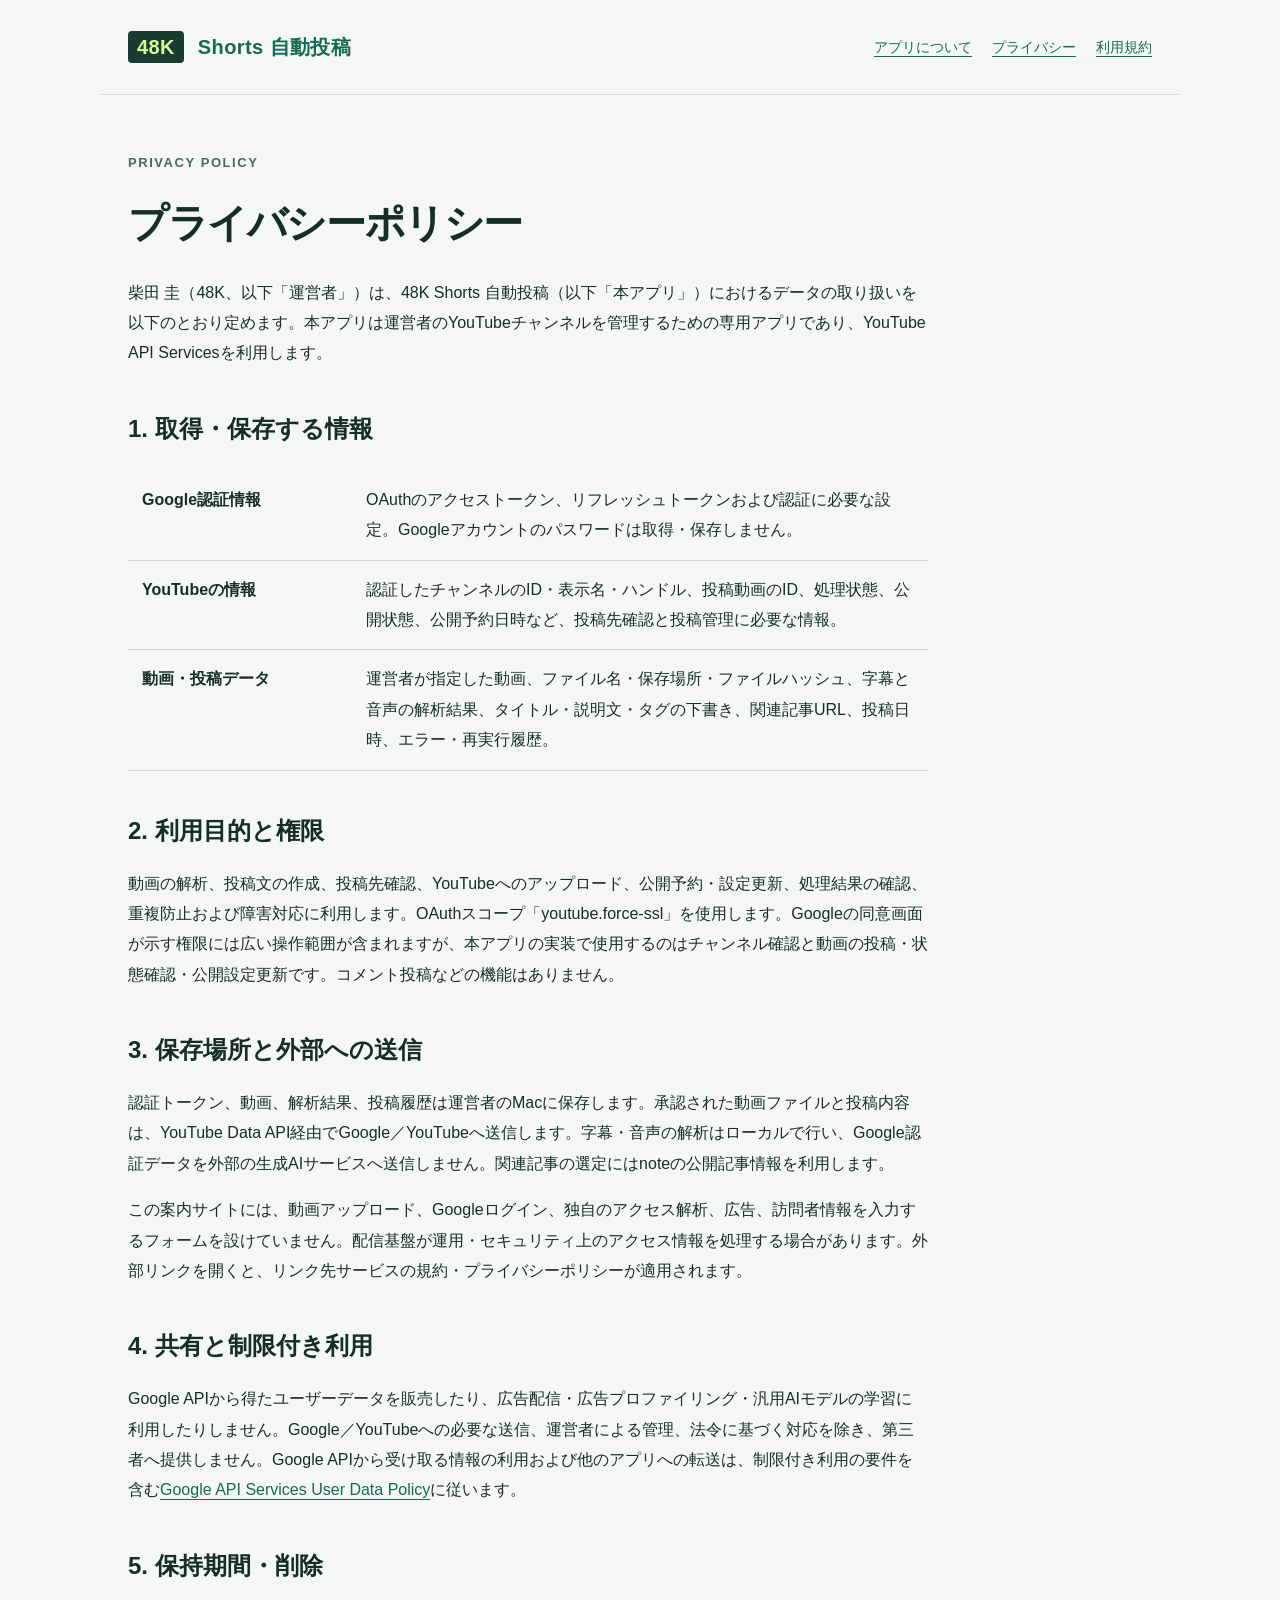
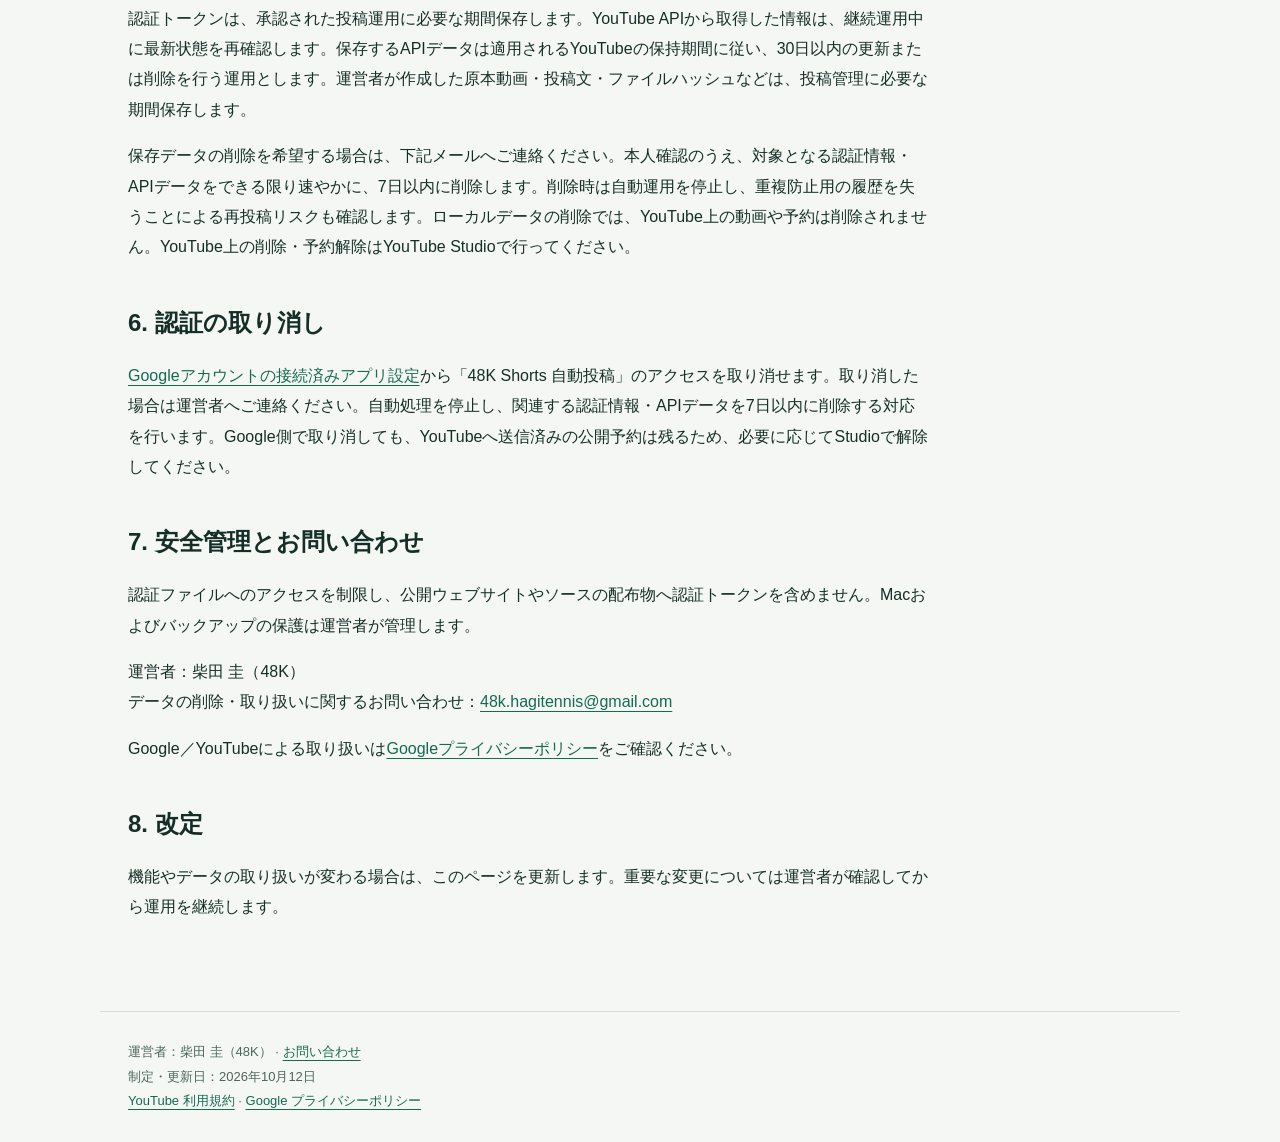
==== privacy.html @ f61cb03a "Publish 48K Shorts app information and policies" ====
<!doctype html><html lang="ja"><head><meta charset="utf-8"><meta name="viewport" content="width=device-width,initial-scale=1"><title>プライバシーポリシー | 48K Shorts 自動投稿</title><meta name="description" content="48K Shorts 自動投稿の機能、Google・YouTubeデータの取り扱い、利用条件をご案内します。"><link rel="stylesheet" href="style.css"></head><body><header><a class="brand" href="index.html"><b>48K</b> Shorts 自動投稿</a><nav aria-label="メインナビゲーション"><a href="index.html">アプリについて</a><a href="privacy.html">プライバシー</a><a href="terms.html">利用規約</a></nav></header><main><article><div class="label">PRIVACY POLICY</div><h1>プライバシーポリシー</h1><p>柴田 圭（48K、以下「運営者」）は、48K Shorts 自動投稿（以下「本アプリ」）におけるデータの取り扱いを以下のとおり定めます。本アプリは運営者のYouTubeチャンネルを管理するための専用アプリであり、YouTube API Servicesを利用します。</p><h2>1. 取得・保存する情報</h2><table><tr><th>Google認証情報</th><td>OAuthのアクセストークン、リフレッシュトークンおよび認証に必要な設定。Googleアカウントのパスワードは取得・保存しません。</td></tr><tr><th>YouTubeの情報</th><td>認証したチャンネルのID・表示名・ハンドル、投稿動画のID、処理状態、公開状態、公開予約日時など、投稿先確認と投稿管理に必要な情報。</td></tr><tr><th>動画・投稿データ</th><td>運営者が指定した動画、ファイル名・保存場所・ファイルハッシュ、字幕と音声の解析結果、タイトル・説明文・タグの下書き、関連記事URL、投稿日時、エラー・再実行履歴。</td></tr></table><h2>2. 利用目的と権限</h2><p>動画の解析、投稿文の作成、投稿先確認、YouTubeへのアップロード、公開予約・設定更新、処理結果の確認、重複防止および障害対応に利用します。OAuthスコープ「youtube.force-ssl」を使用します。Googleの同意画面が示す権限には広い操作範囲が含まれますが、本アプリの実装で使用するのはチャンネル確認と動画の投稿・状態確認・公開設定更新です。コメント投稿などの機能はありません。</p><h2>3. 保存場所と外部への送信</h2><p>認証トークン、動画、解析結果、投稿履歴は運営者のMacに保存します。承認された動画ファイルと投稿内容は、YouTube Data API経由でGoogle／YouTubeへ送信します。字幕・音声の解析はローカルで行い、Google認証データを外部の生成AIサービスへ送信しません。関連記事の選定にはnoteの公開記事情報を利用します。</p><p>この案内サイトには、動画アップロード、Googleログイン、独自のアクセス解析、広告、訪問者情報を入力するフォームを設けていません。配信基盤が運用・セキュリティ上のアクセス情報を処理する場合があります。外部リンクを開くと、リンク先サービスの規約・プライバシーポリシーが適用されます。</p><h2>4. 共有と制限付き利用</h2><p>Google APIから得たユーザーデータを販売したり、広告配信・広告プロファイリング・汎用AIモデルの学習に利用したりしません。Google／YouTubeへの必要な送信、運営者による管理、法令に基づく対応を除き、第三者へ提供しません。Google APIから受け取る情報の利用および他のアプリへの転送は、制限付き利用の要件を含む<a href="https://developers.google.com/terms/api-services-user-data-policy">Google API Services User Data Policy</a>に従います。</p><h2>5. 保持期間・削除</h2><p>認証トークンは、承認された投稿運用に必要な期間保存します。YouTube APIから取得した情報は、継続運用中に最新状態を再確認します。保存するAPIデータは適用されるYouTubeの保持期間に従い、30日以内の更新または削除を行う運用とします。運営者が作成した原本動画・投稿文・ファイルハッシュなどは、投稿管理に必要な期間保存します。</p><p>保存データの削除を希望する場合は、下記メールへご連絡ください。本人確認のうえ、対象となる認証情報・APIデータをできる限り速やかに、7日以内に削除します。削除時は自動運用を停止し、重複防止用の履歴を失うことによる再投稿リスクも確認します。ローカルデータの削除では、YouTube上の動画や予約は削除されません。YouTube上の削除・予約解除はYouTube Studioで行ってください。</p><h2>6. 認証の取り消し</h2><p><a href="https://security.google.com/settings/security/permissions">Googleアカウントの接続済みアプリ設定</a>から「48K Shorts 自動投稿」のアクセスを取り消せます。取り消した場合は運営者へご連絡ください。自動処理を停止し、関連する認証情報・APIデータを7日以内に削除する対応を行います。Google側で取り消しても、YouTubeへ送信済みの公開予約は残るため、必要に応じてStudioで解除してください。</p><h2>7. 安全管理とお問い合わせ</h2><p>認証ファイルへのアクセスを制限し、公開ウェブサイトやソースの配布物へ認証トークンを含めません。Macおよびバックアップの保護は運営者が管理します。</p><p>運営者：柴田 圭（48K）<br>データの削除・取り扱いに関するお問い合わせ：<a href="mailto:48k.hagitennis@gmail.com">48k.hagitennis@gmail.com</a></p><p>Google／YouTubeによる取り扱いは<a href="https://policies.google.com/privacy">Googleプライバシーポリシー</a>をご確認ください。</p><h2>8. 改定</h2><p>機能やデータの取り扱いが変わる場合は、このページを更新します。重要な変更については運営者が確認してから運用を継続します。</p></article></main><footer>運営者：柴田 圭（48K） · <a href="mailto:48k.hagitennis@gmail.com">お問い合わせ</a><br>制定・更新日：2026年10月12日<br><a href="https://www.youtube.com/t/terms">YouTube 利用規約</a> · <a href="https://policies.google.com/privacy">Google プライバシーポリシー</a></footer></body></html>
---- style.css ----
*{box-sizing:border-box}body{margin:0;background:#f5f7f4;color:#152e28;font-family:-apple-system,BlinkMacSystemFont,"Hiragino Kaku Gothic ProN",sans-serif;line-height:1.9}a{color:#146a52;text-underline-offset:4px}header,footer,main{max-width:1080px;margin:auto;padding:28px}header{display:flex;align-items:center;justify-content:space-between;border-bottom:1px solid #d2ddd5;gap:24px}nav{display:flex;flex-wrap:wrap;gap:20px;font-size:14px}.brand{font-weight:800;letter-spacing:.02em;text-decoration:none;font-size:20px}.brand b{background:#183c31;color:#d6fc93;padding:5px 9px;border-radius:4px;margin-right:8px}main{padding-top:56px;padding-bottom:72px}.label{font-size:13px;letter-spacing:.12em;color:#4c685d;font-weight:700}h1{font-size:clamp(32px,5vw,58px);line-height:1.35;letter-spacing:-.035em;margin:20px 0 28px}h2{font-size:24px;line-height:1.5;margin-top:42px}h3{font-size:18px}p{margin:16px 0}.lead{font-size:19px;max-width:740px}.hero{display:grid;grid-template-columns:1.6fr 1fr;gap:40px;align-items:center}.court{background:#183c31;color:#f6f9f2;padding:36px;border-radius:8px;border:1px solid #254f41}.court span{display:block;color:#c9f590;font-size:36px;font-weight:700}.steps{display:grid;grid-template-columns:repeat(3,1fr);gap:24px;margin-top:42px}.step{border-top:3px solid #93b79d;padding-top:20px}.step small{font-weight:800;color:#59796a}.note{background:#eaf1e5;border-left:4px solid #6e8b54;padding:20px 24px;margin-top:32px}article{max-width:800px}article h1{font-size:40px}li{margin:8px 0}footer{border-top:1px solid #d2ddd5;font-size:13px;color:#4b665b}table{border-collapse:collapse;width:100%;margin:24px 0}th,td{text-align:left;vertical-align:top;padding:14px;border-bottom:1px solid #cddad0}th{width:28%;font-weight:600}@media(max-width:760px){header{align-items:flex-start;flex-direction:column}.hero,.steps{grid-template-columns:1fr}main{padding-top:32px}article h1{font-size:32px}th,td{padding:10px}.court{padding:24px}}
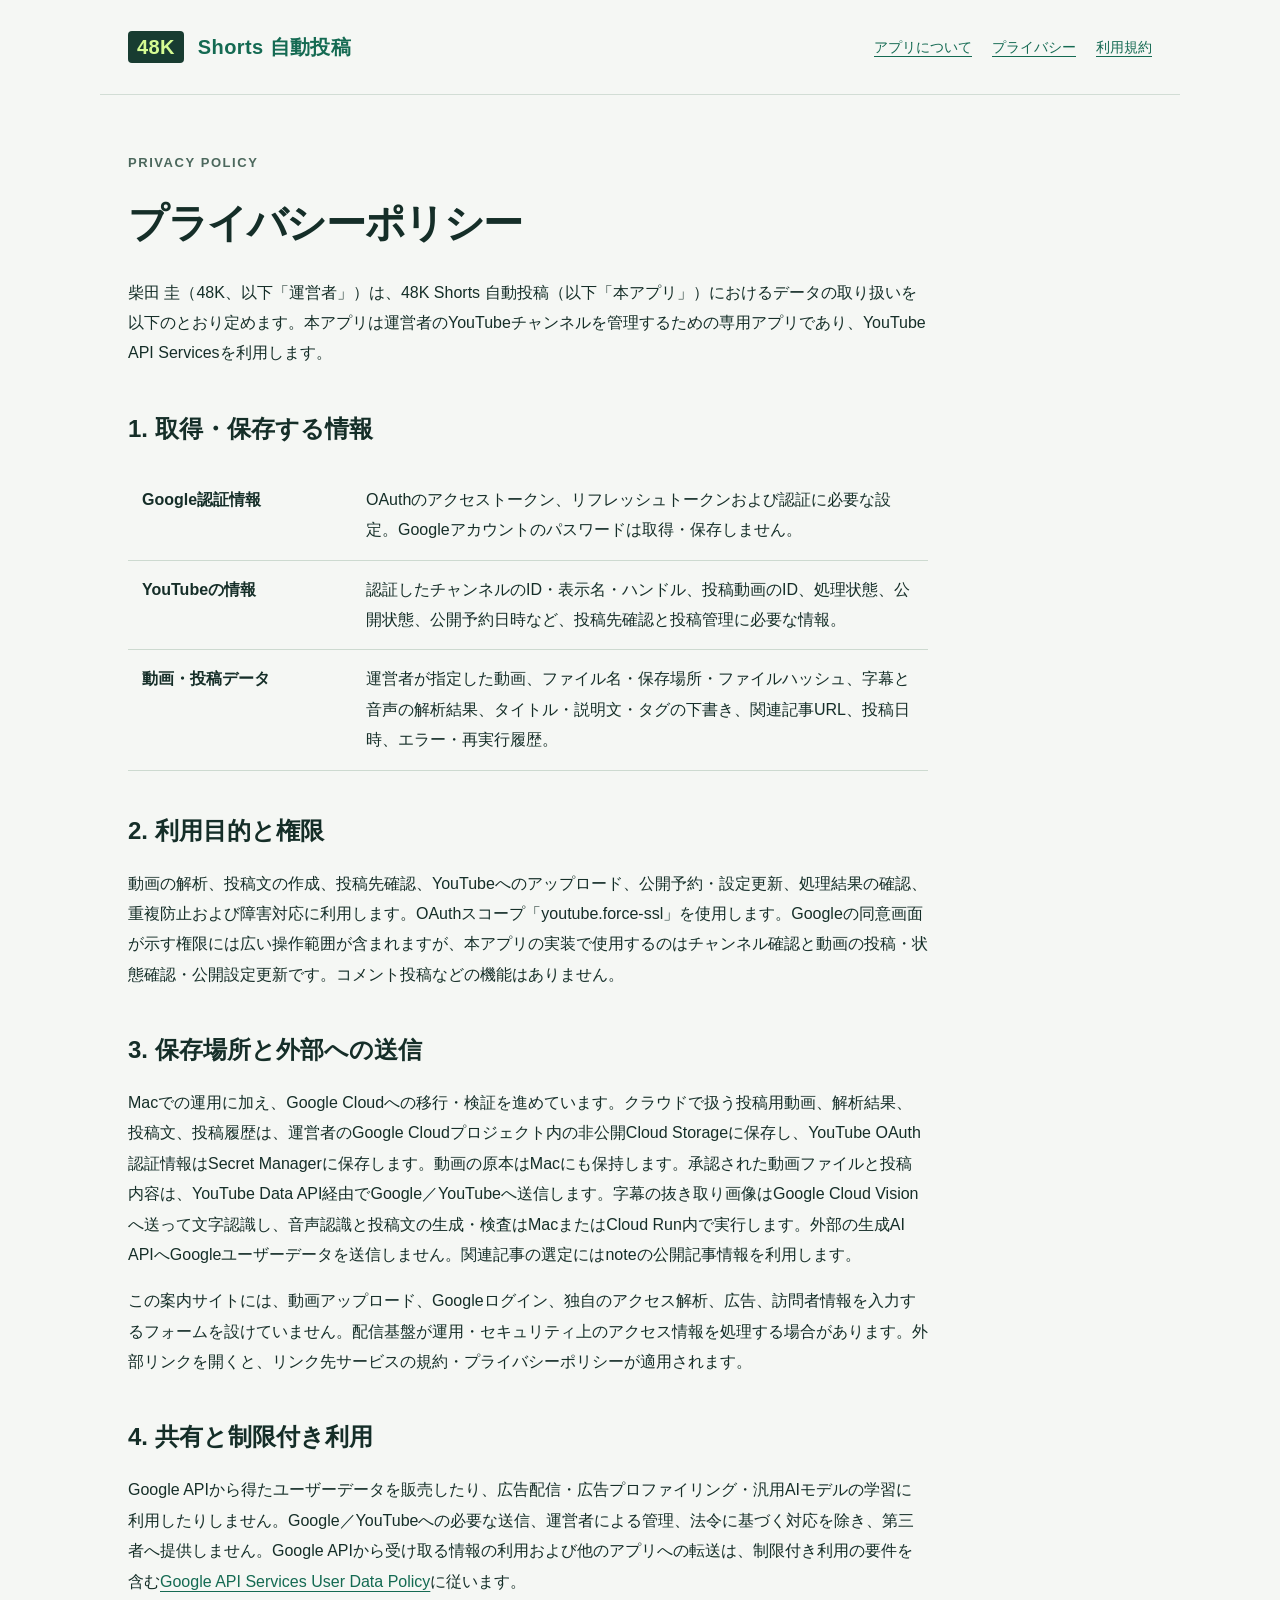
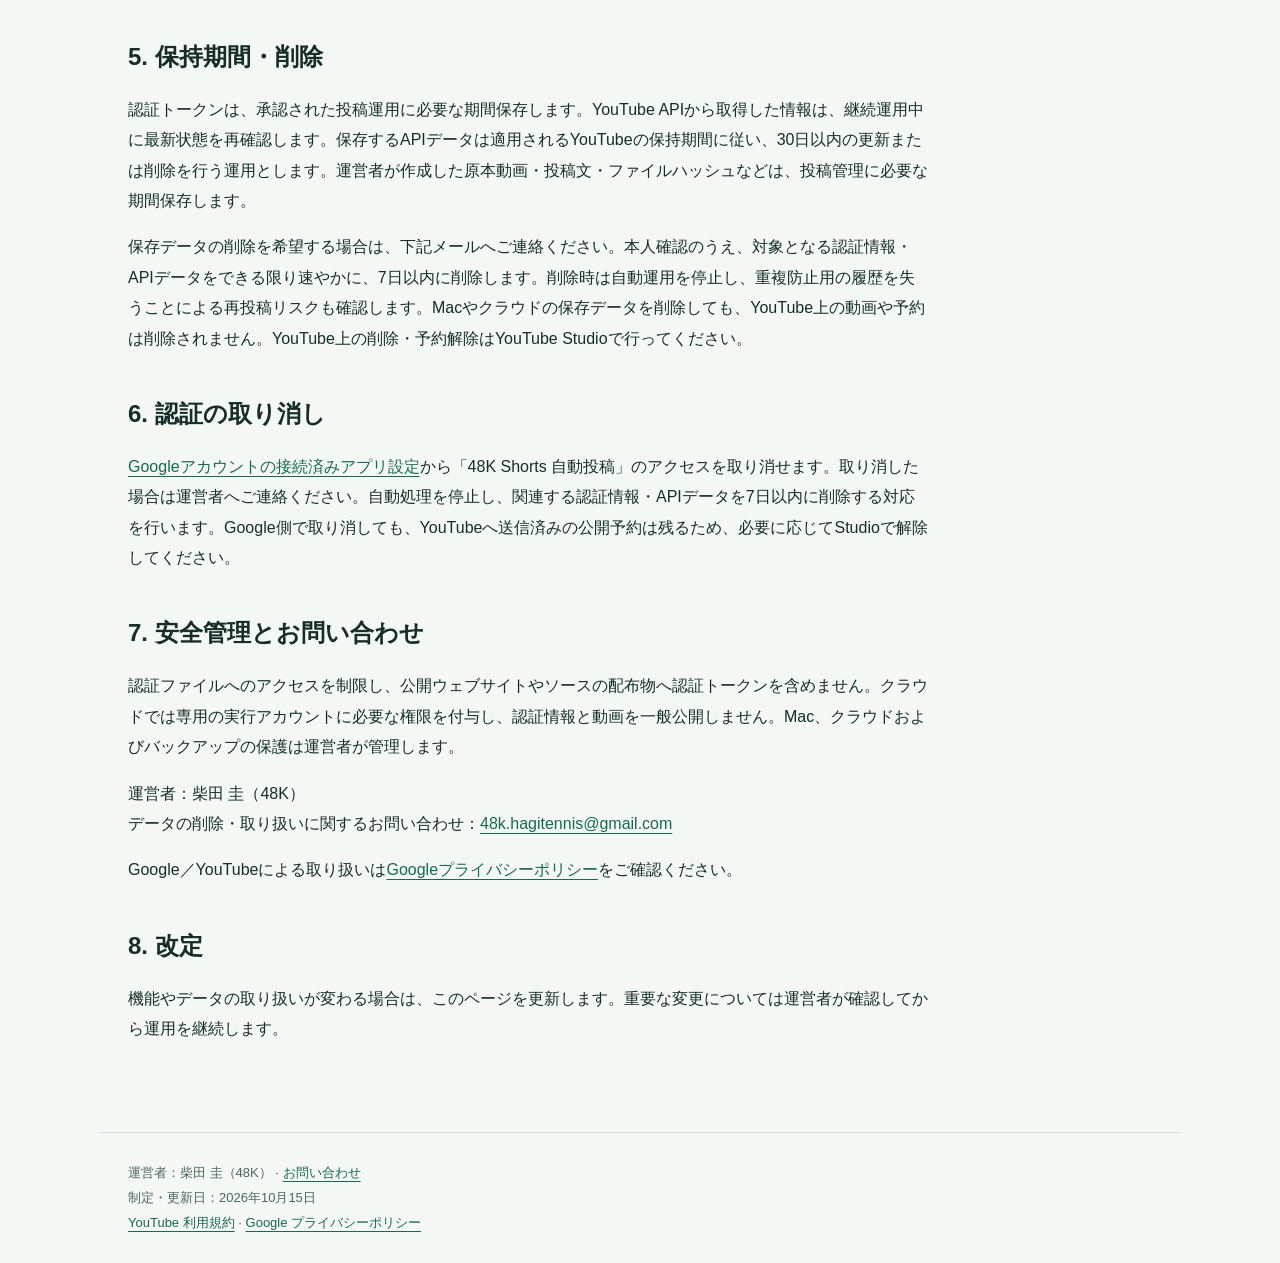
==== commit 6ed4b2e9: "Describe private Google Cloud migration and update publishing times" ====
--- a/privacy.html
+++ b/privacy.html
@@ -1 +1 @@
-<!doctype html><html lang="ja"><head><meta charset="utf-8"><meta name="viewport" content="width=device-width,initial-scale=1"><title>プライバシーポリシー | 48K Shorts 自動投稿</title><meta name="description" content="48K Shorts 自動投稿の機能、Google・YouTubeデータの取り扱い、利用条件をご案内します。"><link rel="stylesheet" href="style.css"></head><body><header><a class="brand" href="index.html"><b>48K</b> Shorts 自動投稿</a><nav aria-label="メインナビゲーション"><a href="index.html">アプリについて</a><a href="privacy.html">プライバシー</a><a href="terms.html">利用規約</a></nav></header><main><article><div class="label">PRIVACY POLICY</div><h1>プライバシーポリシー</h1><p>柴田 圭（48K、以下「運営者」）は、48K Shorts 自動投稿（以下「本アプリ」）におけるデータの取り扱いを以下のとおり定めます。本アプリは運営者のYouTubeチャンネルを管理するための専用アプリであり、YouTube API Servicesを利用します。</p><h2>1. 取得・保存する情報</h2><table><tr><th>Google認証情報</th><td>OAuthのアクセストークン、リフレッシュトークンおよび認証に必要な設定。Googleアカウントのパスワードは取得・保存しません。</td></tr><tr><th>YouTubeの情報</th><td>認証したチャンネルのID・表示名・ハンドル、投稿動画のID、処理状態、公開状態、公開予約日時など、投稿先確認と投稿管理に必要な情報。</td></tr><tr><th>動画・投稿データ</th><td>運営者が指定した動画、ファイル名・保存場所・ファイルハッシュ、字幕と音声の解析結果、タイトル・説明文・タグの下書き、関連記事URL、投稿日時、エラー・再実行履歴。</td></tr></table><h2>2. 利用目的と権限</h2><p>動画の解析、投稿文の作成、投稿先確認、YouTubeへのアップロード、公開予約・設定更新、処理結果の確認、重複防止および障害対応に利用します。OAuthスコープ「youtube.force-ssl」を使用します。Googleの同意画面が示す権限には広い操作範囲が含まれますが、本アプリの実装で使用するのはチャンネル確認と動画の投稿・状態確認・公開設定更新です。コメント投稿などの機能はありません。</p><h2>3. 保存場所と外部への送信</h2><p>認証トークン、動画、解析結果、投稿履歴は運営者のMacに保存します。承認された動画ファイルと投稿内容は、YouTube Data API経由でGoogle／YouTubeへ送信します。字幕・音声の解析はローカルで行い、Google認証データを外部の生成AIサービスへ送信しません。関連記事の選定にはnoteの公開記事情報を利用します。</p><p>この案内サイトには、動画アップロード、Googleログイン、独自のアクセス解析、広告、訪問者情報を入力するフォームを設けていません。配信基盤が運用・セキュリティ上のアクセス情報を処理する場合があります。外部リンクを開くと、リンク先サービスの規約・プライバシーポリシーが適用されます。</p><h2>4. 共有と制限付き利用</h2><p>Google APIから得たユーザーデータを販売したり、広告配信・広告プロファイリング・汎用AIモデルの学習に利用したりしません。Google／YouTubeへの必要な送信、運営者による管理、法令に基づく対応を除き、第三者へ提供しません。Google APIから受け取る情報の利用および他のアプリへの転送は、制限付き利用の要件を含む<a href="https://developers.google.com/terms/api-services-user-data-policy">Google API Services User Data Policy</a>に従います。</p><h2>5. 保持期間・削除</h2><p>認証トークンは、承認された投稿運用に必要な期間保存します。YouTube APIから取得した情報は、継続運用中に最新状態を再確認します。保存するAPIデータは適用されるYouTubeの保持期間に従い、30日以内の更新または削除を行う運用とします。運営者が作成した原本動画・投稿文・ファイルハッシュなどは、投稿管理に必要な期間保存します。</p><p>保存データの削除を希望する場合は、下記メールへご連絡ください。本人確認のうえ、対象となる認証情報・APIデータをできる限り速やかに、7日以内に削除します。削除時は自動運用を停止し、重複防止用の履歴を失うことによる再投稿リスクも確認します。ローカルデータの削除では、YouTube上の動画や予約は削除されません。YouTube上の削除・予約解除はYouTube Studioで行ってください。</p><h2>6. 認証の取り消し</h2><p><a href="https://security.google.com/settings/security/permissions">Googleアカウントの接続済みアプリ設定</a>から「48K Shorts 自動投稿」のアクセスを取り消せます。取り消した場合は運営者へご連絡ください。自動処理を停止し、関連する認証情報・APIデータを7日以内に削除する対応を行います。Google側で取り消しても、YouTubeへ送信済みの公開予約は残るため、必要に応じてStudioで解除してください。</p><h2>7. 安全管理とお問い合わせ</h2><p>認証ファイルへのアクセスを制限し、公開ウェブサイトやソースの配布物へ認証トークンを含めません。Macおよびバックアップの保護は運営者が管理します。</p><p>運営者：柴田 圭（48K）<br>データの削除・取り扱いに関するお問い合わせ：<a href="mailto:48k.hagitennis@gmail.com">48k.hagitennis@gmail.com</a></p><p>Google／YouTubeによる取り扱いは<a href="https://policies.google.com/privacy">Googleプライバシーポリシー</a>をご確認ください。</p><h2>8. 改定</h2><p>機能やデータの取り扱いが変わる場合は、このページを更新します。重要な変更については運営者が確認してから運用を継続します。</p></article></main><footer>運営者：柴田 圭（48K） · <a href="mailto:48k.hagitennis@gmail.com">お問い合わせ</a><br>制定・更新日：2026年10月12日<br><a href="https://www.youtube.com/t/terms">YouTube 利用規約</a> · <a href="https://policies.google.com/privacy">Google プライバシーポリシー</a></footer></body></html>+<!doctype html><html lang="ja"><head><meta charset="utf-8"><meta name="viewport" content="width=device-width,initial-scale=1"><title>プライバシーポリシー | 48K Shorts 自動投稿</title><meta name="description" content="48K Shorts 自動投稿の機能、Google・YouTubeデータの取り扱い、利用条件をご案内します。"><link rel="stylesheet" href="style.css"></head><body><header><a class="brand" href="index.html"><b>48K</b> Shorts 自動投稿</a><nav aria-label="メインナビゲーション"><a href="index.html">アプリについて</a><a href="privacy.html">プライバシー</a><a href="terms.html">利用規約</a></nav></header><main><article><div class="label">PRIVACY POLICY</div><h1>プライバシーポリシー</h1><p>柴田 圭（48K、以下「運営者」）は、48K Shorts 自動投稿（以下「本アプリ」）におけるデータの取り扱いを以下のとおり定めます。本アプリは運営者のYouTubeチャンネルを管理するための専用アプリであり、YouTube API Servicesを利用します。</p><h2>1. 取得・保存する情報</h2><table><tr><th>Google認証情報</th><td>OAuthのアクセストークン、リフレッシュトークンおよび認証に必要な設定。Googleアカウントのパスワードは取得・保存しません。</td></tr><tr><th>YouTubeの情報</th><td>認証したチャンネルのID・表示名・ハンドル、投稿動画のID、処理状態、公開状態、公開予約日時など、投稿先確認と投稿管理に必要な情報。</td></tr><tr><th>動画・投稿データ</th><td>運営者が指定した動画、ファイル名・保存場所・ファイルハッシュ、字幕と音声の解析結果、タイトル・説明文・タグの下書き、関連記事URL、投稿日時、エラー・再実行履歴。</td></tr></table><h2>2. 利用目的と権限</h2><p>動画の解析、投稿文の作成、投稿先確認、YouTubeへのアップロード、公開予約・設定更新、処理結果の確認、重複防止および障害対応に利用します。OAuthスコープ「youtube.force-ssl」を使用します。Googleの同意画面が示す権限には広い操作範囲が含まれますが、本アプリの実装で使用するのはチャンネル確認と動画の投稿・状態確認・公開設定更新です。コメント投稿などの機能はありません。</p><h2>3. 保存場所と外部への送信</h2><p>Macでの運用に加え、Google Cloudへの移行・検証を進めています。クラウドで扱う投稿用動画、解析結果、投稿文、投稿履歴は、運営者のGoogle Cloudプロジェクト内の非公開Cloud Storageに保存し、YouTube OAuth認証情報はSecret Managerに保存します。動画の原本はMacにも保持します。承認された動画ファイルと投稿内容は、YouTube Data API経由でGoogle／YouTubeへ送信します。字幕の抜き取り画像はGoogle Cloud Visionへ送って文字認識し、音声認識と投稿文の生成・検査はMacまたはCloud Run内で実行します。外部の生成AI APIへGoogleユーザーデータを送信しません。関連記事の選定にはnoteの公開記事情報を利用します。</p><p>この案内サイトには、動画アップロード、Googleログイン、独自のアクセス解析、広告、訪問者情報を入力するフォームを設けていません。配信基盤が運用・セキュリティ上のアクセス情報を処理する場合があります。外部リンクを開くと、リンク先サービスの規約・プライバシーポリシーが適用されます。</p><h2>4. 共有と制限付き利用</h2><p>Google APIから得たユーザーデータを販売したり、広告配信・広告プロファイリング・汎用AIモデルの学習に利用したりしません。Google／YouTubeへの必要な送信、運営者による管理、法令に基づく対応を除き、第三者へ提供しません。Google APIから受け取る情報の利用および他のアプリへの転送は、制限付き利用の要件を含む<a href="https://developers.google.com/terms/api-services-user-data-policy">Google API Services User Data Policy</a>に従います。</p><h2>5. 保持期間・削除</h2><p>認証トークンは、承認された投稿運用に必要な期間保存します。YouTube APIから取得した情報は、継続運用中に最新状態を再確認します。保存するAPIデータは適用されるYouTubeの保持期間に従い、30日以内の更新または削除を行う運用とします。運営者が作成した原本動画・投稿文・ファイルハッシュなどは、投稿管理に必要な期間保存します。</p><p>保存データの削除を希望する場合は、下記メールへご連絡ください。本人確認のうえ、対象となる認証情報・APIデータをできる限り速やかに、7日以内に削除します。削除時は自動運用を停止し、重複防止用の履歴を失うことによる再投稿リスクも確認します。Macやクラウドの保存データを削除しても、YouTube上の動画や予約は削除されません。YouTube上の削除・予約解除はYouTube Studioで行ってください。</p><h2>6. 認証の取り消し</h2><p><a href="https://security.google.com/settings/security/permissions">Googleアカウントの接続済みアプリ設定</a>から「48K Shorts 自動投稿」のアクセスを取り消せます。取り消した場合は運営者へご連絡ください。自動処理を停止し、関連する認証情報・APIデータを7日以内に削除する対応を行います。Google側で取り消しても、YouTubeへ送信済みの公開予約は残るため、必要に応じてStudioで解除してください。</p><h2>7. 安全管理とお問い合わせ</h2><p>認証ファイルへのアクセスを制限し、公開ウェブサイトやソースの配布物へ認証トークンを含めません。クラウドでは専用の実行アカウントに必要な権限を付与し、認証情報と動画を一般公開しません。Mac、クラウドおよびバックアップの保護は運営者が管理します。</p><p>運営者：柴田 圭（48K）<br>データの削除・取り扱いに関するお問い合わせ：<a href="mailto:48k.hagitennis@gmail.com">48k.hagitennis@gmail.com</a></p><p>Google／YouTubeによる取り扱いは<a href="https://policies.google.com/privacy">Googleプライバシーポリシー</a>をご確認ください。</p><h2>8. 改定</h2><p>機能やデータの取り扱いが変わる場合は、このページを更新します。重要な変更については運営者が確認してから運用を継続します。</p></article></main><footer>運営者：柴田 圭（48K） · <a href="mailto:48k.hagitennis@gmail.com">お問い合わせ</a><br>制定・更新日：2026年10月15日<br><a href="https://www.youtube.com/t/terms">YouTube 利用規約</a> · <a href="https://policies.google.com/privacy">Google プライバシーポリシー</a></footer></body></html>
